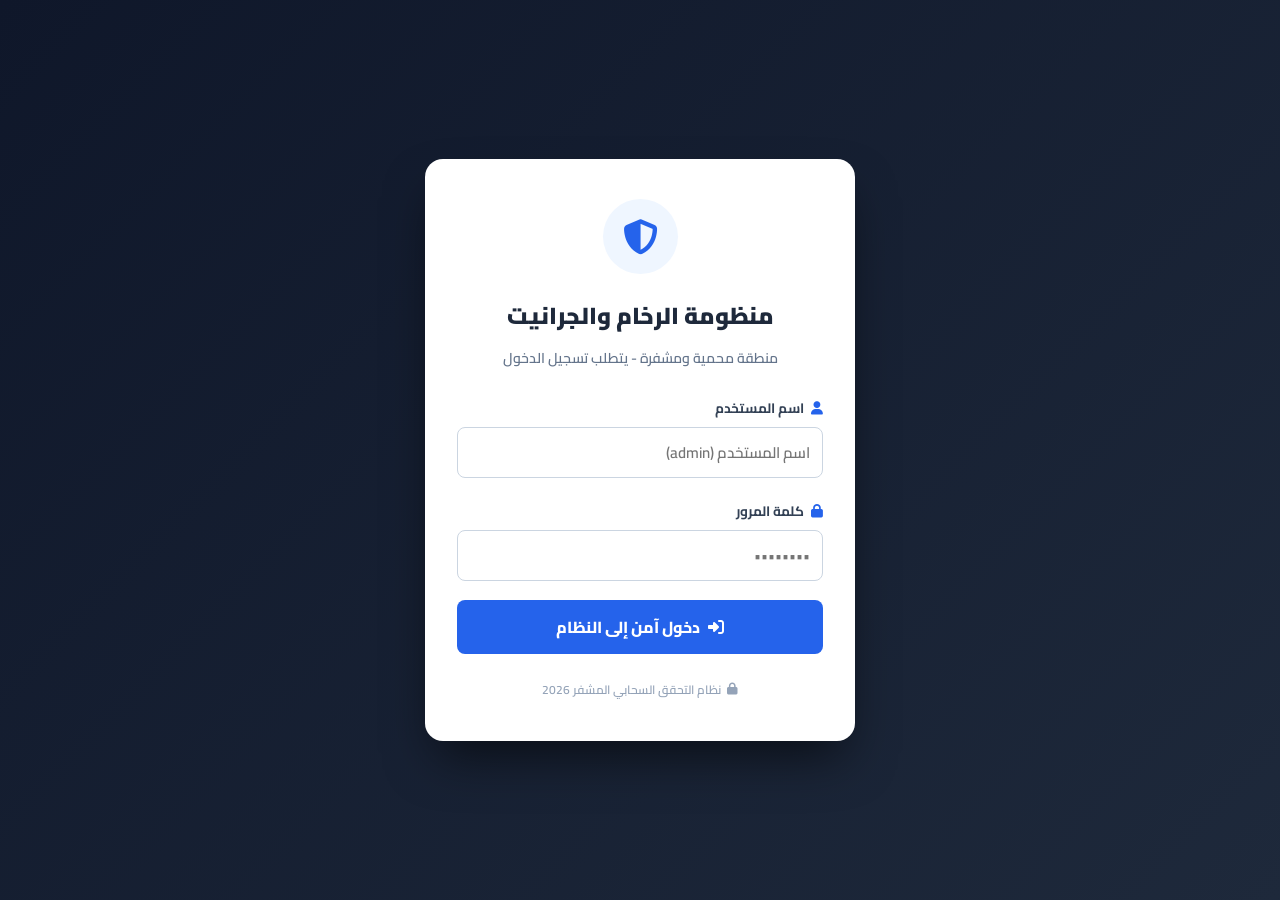
==== static/index.html @ 2d826162 "Completely remove prices, partners, and factories markup and modals" ====
<!DOCTYPE html>
<html lang="ar" dir="rtl">
<head>
    <meta charset="UTF-8">
    <meta name="viewport" content="width=device-width, initial-scale=1.0">
    <title>نظام إدارة وفواتير ومستودع ملفات الرخام والجرانيت | خالي أحمد جلال</title>
    <link rel="stylesheet" href="/static/style.css">
    <link rel="stylesheet" href="https://cdnjs.cloudflare.com/ajax/libs/font-awesome/6.4.0/css/all.min.css">
    <style>
        .free-row td {
            background-color: #fef9c3 !important;
        }
        .btn-whatsapp {
            background: #25d366 !important;
            color: #fff !important;
            font-weight: 800;
        }
        .btn-whatsapp:hover {
            background: #1eb854 !important;
        }
        .gallery-item {
            display: inline-block;
            margin: 6px;
            padding: 6px;
            border: 1px solid #cbd5e1;
            border-radius: 8px;
            background: #fff;
            text-align: center;
        }
        .gallery-item img {
            width: 140px;
            height: 110px;
            object-fit: cover;
            border-radius: 6px;
            display: block;
        }
    </style>
</head>
<body>

    <!-- ================= FULLSCREEN SECURITY LOCK SCREEN ================= -->
    <div id="login-overlay" style="display:flex; position:fixed; top:0; left:0; width:100vw; height:100vh; background:linear-gradient(135deg, #0f172a 0%, #1e293b 100%); z-index:999999; justify-content:center; align-items:center; padding:1.25rem; font-family:'Cairo', sans-serif;">
        <div style="background:#ffffff; border-radius:18px; padding:2.5rem 2rem; width:100%; max-width:430px; box-shadow:0 25px 50px -12px rgba(0,0,0,0.6); text-align:center;">
            <div style="background:#eff6ff; width:75px; height:75px; border-radius:50%; display:flex; align-items:center; justify-content:center; margin:0 auto 1.25rem auto;">
                <i class="fa-solid fa-shield-halved" style="font-size:2.2rem; color:#2563eb;"></i>
            </div>
            <h2 style="font-size:1.45rem; font-weight:900; color:#1e293b; margin:0 0 0.5rem 0;">منظومة الرخام والجرانيت</h2>
            <p style="font-size:0.88rem; color:#64748b; margin:0 0 1.5rem 0; font-weight:600;">منطقة محمية ومشفرة - يتطلب تسجيل الدخول</p>

            <form id="login-form" onsubmit="handleLoginSubmit(event)" style="text-align:right;">
                <div style="margin-bottom:1.2rem;">
                    <label style="display:block; font-size:0.85rem; font-weight:700; color:#334155; margin-bottom:6px;">
                        <i class="fa-solid fa-user" style="color:#2563eb; margin-left:4px;"></i> اسم المستخدم
                    </label>
                    <input type="text" id="login-username" class="form-control" placeholder="اسم المستخدم (admin)" required autocomplete="username" style="width:100%; padding:10px 12px; font-size:0.95rem; border:1px solid #cbd5e1; border-radius:8px;">
                </div>

                <div style="margin-bottom:1.2rem;">
                    <label style="display:block; font-size:0.85rem; font-weight:700; color:#334155; margin-bottom:6px;">
                        <i class="fa-solid fa-lock" style="color:#2563eb; margin-left:4px;"></i> كلمة المرور
                    </label>
                    <input type="password" id="login-password" class="form-control" placeholder="••••••••" required autocomplete="current-password" style="width:100%; padding:10px 12px; font-size:0.95rem; border:1px solid #cbd5e1; border-radius:8px;">
                </div>

                <div id="login-error-msg" style="display:none; background:#fee2e2; color:#b91c1c; padding:8px 12px; border-radius:6px; font-size:0.85rem; font-weight:700; margin-bottom:1.2rem; text-align:center;">
                    اسم المستخدم أو كلمة المرور غير صحيحة!
                </div>

                <button type="submit" id="login-submit-btn" class="btn btn-primary" style="width:100%; padding:12px; font-size:1rem; font-weight:800; border-radius:8px; display:flex; justify-content:center; align-items:center; gap:8px;">
                    <i class="fa-solid fa-right-to-bracket"></i> دخول آمن إلى النظام
                </button>
            </form>

            <div style="margin-top:1.5rem; font-size:0.75rem; color:#94a3b8; font-weight:600; display:flex; align-items:center; justify-content:center; gap:6px;">
                <i class="fa-solid fa-lock"></i> نظام التحقق السحابي المشفر 2026
            </div>
        </div>
    </div>

    <!-- ================= MAIN APP WRAPPER (LOCKED UNTIL LOGIN) ================= -->
    <div id="app-wrapper" style="display:none;">


    <!-- Datalists for Autocomplete -->
    <datalist id="materials-datalist"></datalist>
    <datalist id="clients-datalist"></datalist>

    <!-- Navigation Header -->
    <header class="navbar">
        <div class="navbar-content">
            <div class="brand-title">
                <i class="fa-solid fa-gem" style="color: #f59e0b;"></i>
                <span>نظام فواتير ومستودع ملفات الرخام والجرانيت</span>
                <span class="brand-badge">خالي أحمد جلال 2026</span>
            </div>
            <nav class="nav-tabs">
                <button class="nav-tab-btn active" data-tab="dashboard-pane">
                    <i class="fa-solid fa-chart-pie"></i> لوحة التحكم
                </button>
                <button class="nav-tab-btn" data-tab="new-invoice-pane">
                    <i class="fa-solid fa-file-invoice"></i> الفاتورة (الاسطنبة الرسمية)
                </button>
                <button class="nav-tab-btn" data-tab="archive-pane">
                    <i class="fa-solid fa-folder-open"></i> أرشيف الفواتير
                </button>
                <button class="nav-tab-btn" data-tab="clients-pane">
                    <i class="fa-solid fa-users"></i> حسابات العملاء
                </button>
                <button class="nav-tab-btn" data-tab="repository-pane">
                    <i class="fa-solid fa-boxes-stacked"></i> مستودع الملفات والشغل
                </button>

            </nav>
            <div style="display:flex; align-items:center; gap:0.75rem; margin-right:auto;">
                <span class="badge" style="background:#e0f2fe; color:#0369a1; font-weight:800; padding:5px 12px; border-radius:12px; font-size:0.82rem;">
                    <i class="fa-solid fa-user-shield"></i> <span id="nav-username">admin</span>
                </span>
                <button class="btn btn-outline" onclick="handleLogout()" style="background:#fee2e2; color:#991b1b; border:1px solid #f87171; font-size:0.82rem; font-weight:800; padding:5px 12px; border-radius:8px; cursor:pointer;" title="تسجيل الخروج الآمن (مهم لو في سايبر أو جهاز مشترك)">
                    <i class="fa-solid fa-arrow-right-from-bracket"></i> خروج آمن
                </button>
            </div>
        </div>
    </header>

    <main class="main-wrapper">

        <!-- ==================== 1. DASHBOARD PANE ==================== -->
        <section id="dashboard-pane" class="tab-pane">
            <div class="stats-grid">
                <div class="stat-card blue">
                    <div class="stat-info">
                        <h4>إجمالي المبيعات والفواتير</h4>
                        <div class="stat-val" id="stat-sales">0 ج.م</div>
                        <div class="stat-sub">فواتير التوريدات والتصدير</div>
                    </div>
                    <div class="stat-icon"><i class="fa-solid fa-money-bill-wave" style="color:#3b82f6;"></i></div>
                </div>

                <div class="stat-card red">
                    <div class="stat-info">
                        <h4>المتبقي والديون لنا عند العملاء</h4>
                        <div class="stat-val" id="stat-receivables" style="color:#dc2626;">0 ج.م</div>
                        <div class="stat-sub">مستحقات واجبة التحصيل</div>
                    </div>
                    <div class="stat-icon"><i class="fa-solid fa-scale-unbalanced" style="color:#ef4444;"></i></div>
                </div>

                <div class="stat-card green">
                    <div class="stat-info">
                        <h4>إجمالي التحصيلات النقدية</h4>
                        <div class="stat-val" id="stat-paid" style="color:#16a34a;">0 ج.م</div>
                        <div class="stat-sub">سداد كاش وتحويلات ودينار</div>
                    </div>
                    <div class="stat-icon"><i class="fa-solid fa-circle-check" style="color:#10b981;"></i></div>
                </div>

                <div class="stat-card amber">
                    <div class="stat-info">
                        <h4>إجمالي كمية المسطحات</h4>
                        <div class="stat-val" id="stat-area">0 م٢</div>
                        <div class="stat-sub">مسطحات تم توريدها وتحميلها</div>
                    </div>
                    <div class="stat-icon"><i class="fa-solid fa-ruler-combined" style="color:#f59e0b;"></i></div>
                </div>

                <div class="stat-card purple">
                    <div class="stat-info">
                        <h4>إجمالي عدد القطع</h4>
                        <div class="stat-val" id="stat-pieces">0 قطعة</div>
                        <div class="stat-sub">طاولات وترابيع وشرائح</div>
                    </div>
                    <div class="stat-icon"><i class="fa-solid fa-cubes" style="color:#8b5cf6;"></i></div>
                </div>

                <div class="stat-card blue">
                    <div class="stat-info">
                        <h4>مصاريف الشغل والأوناش</h4>
                        <div class="stat-val" id="stat-expenses">0 ج.م</div>
                        <div class="stat-sub">نقل وونش وإكراميات وتعتيق</div>
                    </div>
                    <div class="stat-icon"><i class="fa-solid fa-truck-ramp-box" style="color:#6366f1;"></i></div>
                </div>
            </div>

            <!-- ==================== THE BIG FOUR MASTER ACCOUNTS ==================== -->
            <div class="card-box" style="margin-bottom: 1.5rem; background:#f8fafc; border: 2px solid #3b82f6; border-radius:12px; padding:1.25rem;">
                <div style="display:flex; justify-content:space-between; align-items:center; margin-bottom:1rem; flex-wrap:wrap; gap:0.5rem;">
                    <div>
                        <h3 style="font-weight:900; color:#1e3a8a; font-size:1.3rem; margin:0 0 4px 0;">
                            <i class="fa-solid fa-crown" style="color:#eab308;"></i> بوابة الحسابات وملفات الشغل الرئيسية (الأربعة الكبار)
                        </h3>
                        <span style="font-size:0.88rem; color:#64748b; font-weight:600;">الحسابات الأساسية التي طلبتها في الواجهة الرئيسية - وباقي العملاء متاحون بالقوائم في أي وقت</span>
                    </div>
                    <span class="badge badge-blue" style="font-size:0.85rem; padding:6px 12px; font-weight:800;">النسخة المطورة 2026</span>
                </div>

                <div style="display:grid; grid-template-columns: repeat(auto-fit, minmax(260px, 1fr)); gap:1rem;">
                    <!-- 1. الحاج صلاح -->
                    <div style="background: linear-gradient(135deg, #1e3a8a, #2563eb); color:#fff; border-radius:10px; padding:1.2rem; box-shadow:0 4px 6px rgba(0,0,0,0.1);">
                        <div style="display:flex; justify-content:space-between; align-items:center;">
                            <span style="background:#fef08a; color:#854d0e; font-size:0.75rem; font-weight:800; padding:2px 8px; border-radius:12px;">عميل رئيسي</span>
                            <i class="fa-solid fa-crown" style="color:#fde047;"></i>
                        </div>
                        <h4 style="margin:10px 0 4px 0; font-size:1.2rem; font-weight:900;">ملف الحاج صلاح</h4>
                        <p style="font-size:0.82rem; opacity:0.9; margin-bottom:12px;">7 فواتير نشطة معتمدة وسجل واصل والمتبقي</p>
                        <div style="display:flex; flex-direction:column; gap:6px;">
                            <div style="display:flex; gap:6px;">
                                <button class="btn btn-warning" style="flex:1; padding:6px; font-size:0.82rem; font-weight:800;" onclick="showClientStatement('الحاج صلاح')">👁️ فتح الحساب</button>
                                <a href="/api/special-files/الحاج صلاح/download" class="btn btn-outline" style="background:#fff; color:#1e3a8a; padding:6px 8px; font-size:0.82rem; font-weight:800;" download>📥 إكسيل مطور</a>
                            </div>
                            <button class="btn btn-outline" style="background:rgba(255,255,255,0.15); color:#fff; border:1px solid rgba(255,255,255,0.4); padding:4px; font-size:0.8rem;" onclick="startNewInvoiceForClient('الحاج صلاح')">➕ عمل فاتورة جديدة له</button>
                        </div>
                    </div>

                    <!-- 2. أحمد رضا -->
                    <div style="background: linear-gradient(135deg, #0f766e, #0d9488); color:#fff; border-radius:10px; padding:1.2rem; box-shadow:0 4px 6px rgba(0,0,0,0.1);">
                        <div style="display:flex; justify-content:space-between; align-items:center;">
                            <span style="background:#ccfbf1; color:#0f766e; font-size:0.75rem; font-weight:800; padding:2px 8px; border-radius:12px;">عميل رئيسي</span>
                            <i class="fa-solid fa-gem" style="color:#a7f3d0;"></i>
                        </div>
                        <h4 style="margin:10px 0 4px 0; font-size:1.2rem; font-weight:900;">ملف أحمد رضا</h4>
                        <p style="font-size:0.82rem; opacity:0.9; margin-bottom:12px;">26 فاتورة مسجلة وصافي القديم ودفعات علي السيوفي</p>
                        <div style="display:flex; flex-direction:column; gap:6px;">
                            <div style="display:flex; gap:6px;">
                                <button class="btn btn-warning" style="flex:1; padding:6px; font-size:0.82rem; font-weight:800;" onclick="showClientStatement('أحمد رضا')">👁️ فتح الحساب</button>
                                <a href="/api/special-files/أحمد رضا/download" class="btn btn-outline" style="background:#fff; color:#0f766e; padding:6px 8px; font-size:0.82rem; font-weight:800;" download>📥 إكسيل مطور</a>
                            </div>
                            <button class="btn btn-outline" style="background:rgba(255,255,255,0.15); color:#fff; border:1px solid rgba(255,255,255,0.4); padding:4px; font-size:0.8rem;" onclick="startNewInvoiceForClient('أحمد رضا')">➕ عمل فاتورة جديدة له</button>
                        </div>
                    </div>

                    <!-- 3. أدهم -->
                    <div style="background: linear-gradient(135deg, #7c2d12, #c2410c); color:#fff; border-radius:10px; padding:1.2rem; box-shadow:0 4px 6px rgba(0,0,0,0.1);">
                        <div style="display:flex; justify-content:space-between; align-items:center;">
                            <span style="background:#ffedd5; color:#9a3412; font-size:0.75rem; font-weight:800; padding:2px 8px; border-radius:12px;">توريد وشحنات</span>
                            <i class="fa-solid fa-truck-fast" style="color:#fed7aa;"></i>
                        </div>
                        <h4 style="margin:10px 0 4px 0; font-size:1.2rem; font-weight:900;">ملف أدهم الشامل</h4>
                        <p style="font-size:0.82rem; opacity:0.9; margin-bottom:12px;">شحنات 1-9 وإجمالي أمتار الخامات وورشة عرب مساعد</p>
                        <div style="display:flex; flex-direction:column; gap:6px;">
                            <div style="display:flex; gap:6px;">
                                <button class="btn btn-warning" style="flex:1; padding:6px; font-size:0.82rem; font-weight:800;" onclick="showClientStatement('أدهم')">👁️ فتح الحساب</button>
                                <a href="/api/special-files/أدهم/download" class="btn btn-outline" style="background:#fff; color:#7c2d12; padding:6px 8px; font-size:0.82rem; font-weight:800;" download>📥 إكسيل مطور</a>
                            </div>
                            <button class="btn btn-outline" style="background:rgba(255,255,255,0.15); color:#fff; border:1px solid rgba(255,255,255,0.4); padding:4px; font-size:0.8rem;" onclick="startNewInvoiceForClient('أدهم')">➕ عمل فاتورة جديدة له</button>
                        </div>
                    </div>

                    <!-- 4. صديق جعفر -->
                    <div style="background: linear-gradient(135deg, #4c1d95, #6d28d9); color:#fff; border-radius:10px; padding:1.2rem; box-shadow:0 4px 6px rgba(0,0,0,0.1);">
                        <div style="display:flex; justify-content:space-between; align-items:center;">
                            <span style="background:#f3e8ff; color:#6b21a8; font-size:0.75rem; font-weight:800; padding:2px 8px; border-radius:12px;">عميل رئيسي</span>
                            <i class="fa-solid fa-scale-balanced" style="color:#d8b4fe;"></i>
                        </div>
                        <h4 style="margin:10px 0 4px 0; font-size:1.2rem; font-weight:900;">ملف صديق جعفر</h4>
                        <p style="font-size:0.82rem; opacity:0.9; margin-bottom:12px;">فواتير 1-5 وحساب قديم وإجمالي الدفعات الواصلة</p>
                        <div style="display:flex; flex-direction:column; gap:6px;">
                            <div style="display:flex; gap:6px;">
                                <button class="btn btn-warning" style="flex:1; padding:6px; font-size:0.82rem; font-weight:800;" onclick="showClientStatement('صديق جعفر')">👁️ فتح الحساب</button>
                                <a href="/api/special-files/صديق جعفر/download" class="btn btn-outline" style="background:#fff; color:#4c1d95; padding:6px 8px; font-size:0.82rem; font-weight:800;" download>📥 إكسيل مطور</a>
                            </div>
                            <button class="btn btn-outline" style="background:rgba(255,255,255,0.15); color:#fff; border:1px solid rgba(255,255,255,0.4); padding:4px; font-size:0.8rem;" onclick="startNewInvoiceForClient('صديق جعفر')">➕ عمل فاتورة جديدة له</button>
                        </div>
                    </div>
                </div>
            </div>

            <div style="display: grid; grid-template-columns: 1fr 1fr; gap: 1.5rem;">
                <div class="card-box">
                    <div class="box-header">
                        <div class="box-title"><i class="fa-solid fa-clock-rotate-left"></i> أحدث الفواتير المسجلة</div>
                        <button class="btn btn-outline" onclick="document.querySelector('[data-tab=\'archive-pane\']').click()">عرض الكل</button>
                    </div>
                    <table class="data-table">
                        <thead>
                            <tr>
                                <th>رقم الفاتورة</th>
                                <th>التاريخ</th>
                                <th>العميل</th>
                                <th>الكمية</th>
                                <th>الإجمالي</th>
                                <th>إجراءات</th>
                            </tr>
                        </thead>
                        <tbody id="recent-invoices-tbody"></tbody>
                    </table>
                </div>

                <div class="card-box">
                    <div class="box-header">
                        <div class="box-title"><i class="fa-solid fa-fire"></i> أكثر الخامات مبيعاً وتوريداً</div>
                    </div>
                    <table class="data-table">
                        <thead>
                            <tr>
                                <th>اسم الخامة</th>
                                <th>عدد القطع</th>
                                <th>إجمالي المسطح</th>
                                <th>إجمالي القيمة</th>
                            </tr>
                        </thead>
                        <tbody id="top-materials-tbody"></tbody>
                    </table>
                </div>
            </div>
        </section>


        <!-- ==================== 2. NEW INVOICE PANE (الاسطنبة المطابقة 100%) ==================== -->
        <section id="new-invoice-pane" class="tab-pane" style="display:none;">
            
            <div class="card-box no-print" style="margin-bottom:1rem; padding: 1rem;">
                <div style="display:flex; justify-content:space-between; align-items:center; flex-wrap:wrap; gap:0.5rem;">
                    <div style="display:flex; gap:0.5rem; align-items:center;">
                        <span style="font-weight:800; font-size:1.15rem; color:#1e3a8a;">
                            <i class="fa-solid fa-stamp"></i> اسطنبة الفاتورة الرسمية (شغل الجرارات والتحميل والتصدير)
                        </span>
                    </div>
                    <div style="display:flex; gap:0.5rem; flex-wrap:wrap;">
                        <button type="button" class="btn btn-amber" onclick="openSmartOrderModal()">
                            <i class="fa-solid fa-wand-magic-sparkles"></i> 🤖 كتابة أمر سريع
                        </button>
                        <button type="button" class="btn btn-primary" onclick="addRowToInvoice()">
                            <i class="fa-solid fa-plus"></i> إضافة سطر بند
                        </button>
                        <button type="button" id="btn-save-invoice" class="btn btn-success" onclick="saveCurrentInvoice()">
                            <i class="fa-solid fa-floppy-disk"></i> حفظ الفاتورة في النظام
                        </button>
                        <button type="button" id="btn-send-whatsapp" class="btn btn-whatsapp" style="display:none;" onclick="shareInvoiceWhatsApp()">
                            <i class="fa-brands fa-whatsapp"></i> إرسال واتساب للعميل
                        </button>
                        <button type="button" id="btn-attach-photos" class="btn btn-primary" style="display:none; background:#7c3aed;" onclick="openAttachPhotosModal()">
                            <i class="fa-solid fa-camera"></i> 📷 إرفاق صور البضاعة / الإيصالات
                        </button>
                        <button type="button" id="btn-export-excel-current" class="btn btn-success" style="display:none;" onclick="exportCurrentInvoiceExcel()">
                            <i class="fa-solid fa-file-excel"></i> 📥 تصدير إكسيل
                        </button>
                        <button type="button" id="btn-export-pdf-current" class="btn btn-danger" style="display:none; background:#dc2626; color:#fff;" onclick="exportCurrentInvoicePDF()">
                            <i class="fa-solid fa-file-pdf"></i> 📄 تصدير PDF منسق
                        </button>
                        <button type="button" class="btn btn-outline" onclick="window.print()">
                            <i class="fa-solid fa-print"></i> طباعة A4
                        </button>
                        <button type="button" class="btn btn-amber" onclick="prefillSampleInvoice()">
                            <i class="fa-solid fa-bolt"></i> ⚡ نموذج تجربة
                        </button>
                        <button type="button" class="btn btn-danger" onclick="clearInvoiceForm()">
                            <i class="fa-solid fa-plus-circle"></i> فاتورة جديدة
                        </button>
                    </div>
                </div>
            </div>

            <!-- The Official Invoice Sheet View -->
            <div class="invoice-sheet-container" id="printable-invoice-sheet">
                
                <!-- Metadata Yellow Header Table -->
                <table class="invoice-top-meta-table">
                    <tr>
                        <td style="width: 2%;"></td>
                        <td class="cell-yellow">التاريخ</td>
                        <td style="width: 18%;"><input type="date" id="meta-inv-date" class="meta-input"></td>
                        <td class="cell-yellow">العميل</td>
                        <td style="width: 28%;"><input type="text" list="clients-datalist" id="meta-client-name" class="meta-input" placeholder="اسم العميل (يمكنك اختيار أي عميل أو كتابة جديد)..."></td>
                        <td style="width: 2%;"></td>
                        <td class="cell-yellow">السائق</td>
                        <td style="width: 22%;"><input type="text" id="meta-driver-name" class="meta-input" placeholder="اسم السائق ورقم الهاتف..."></td>
                    </tr>
                    <tr>
                        <td style="width: 2%;"></td>
                        <td class="cell-yellow">رقم السيارة / الكونتر</td>
                        <td><input type="text" id="meta-car-no" class="meta-input" placeholder="رقم السيارة..."></td>
                        <td class="cell-yellow">مكان التحميل</td>
                        <td><input type="text" id="meta-loading-place" class="meta-input" placeholder="مكان التحميل / المصنع..."></td>
                        <td style="width: 2%;"></td>
                        <td class="cell-yellow">المشرف</td>
                        <td><input type="text" id="meta-supervisor" class="meta-input" value="-"></td>
                    </tr>
                    <tr>
                        <td style="width: 2%;"></td>
                        <td class="cell-yellow">رقم الفاتوره</td>
                        <td><input type="text" id="meta-inv-no" class="meta-input" style="color:#b91c1c; font-weight:800;"></td>
                        <td class="cell-yellow">الدفعة المسددة</td>
                        <td><input type="number" id="meta-paid" class="meta-input" value="0" placeholder="المدفوع كاش..."></td>
                        <td style="width: 2%;"></td>
                        <td class="cell-yellow">خصم / تسوية</td>
                        <td><input type="number" id="meta-discount" class="meta-input" value="0"></td>
                    </tr>
                </table>

                <!-- Main Items Table -->
                <table class="invoice-grid-table">
                    <thead>
                        <tr>
                            <th style="width: 6%;">رقم<br>الطرد</th>
                            <th style="width: 6%;">رقم البلوك</th>
                            <th style="width: 24%;">نوع الخامه</th>
                            <th style="width: 6%;">عدد</th>
                            <th style="width: 6%;">طول</th>
                            <th style="width: 6%;">عرض</th>
                            <th style="width: 9%;">المسطح (م٢)</th>
                            <th style="width: 8%;">السعر</th>
                            <th style="width: 11%;">الإجمالي</th>
                            <th style="width: 6%;">فري</th>
                            <th style="width: 14%;">ملاحظات</th>
                            <th class="no-print" style="width: 2%;">حذف</th>
                        </tr>
                    </thead>
                    <tbody id="invoice-items-tbody">
                        <!-- Populated by app.js -->
                    </tbody>
                    <tfoot>
                        <!-- Exact Grand Total Row with Red Highlight -->
                        <tr class="row-tot-red">
                            <td colspan="3" style="text-align:center; font-size:1.1rem;">الإجمالي</td>
                            <td id="lbl-total-pieces" style="font-size:1.15rem;">0</td>
                            <td></td>
                            <td></td>
                            <td id="lbl-total-area" style="font-size:1.15rem;">0.000</td>
                            <td></td>
                            <td id="lbl-total-amount" style="font-size:1.2rem;">0.00</td>
                            <td></td>
                            <td></td>
                            <td class="no-print"></td>
                        </tr>
                    </tfoot>
                </table>

                <div class="form-group no-print" style="margin-top:0.75rem;">
                    <label>ملاحظات عامة على الفاتورة:</label>
                    <input type="text" id="meta-notes" class="form-control" placeholder="أي ملاحظات تخص الحمولة أو النولون أو الحساب القديم...">
                </div>

                <!-- Truck Summary Table (ملخص الجرار التلقائي) -->
                <div class="truck-summary-wrapper">
                    <div style="text-align: center;">
                        <span class="truck-summary-title">ملخص الجرار</span>
                    </div>
                    <table class="truck-table">
                        <thead>
                            <tr>
                                <th style="width: 40%;">الخامه و البيان</th>
                                <th style="width: 15%;">عدد الطاولات</th>
                                <th style="width: 15%;">كمية الأمتار</th>
                                <th style="width: 15%;">السعر</th>
                                <th style="width: 15%;">الإجمالي</th>
                            </tr>
                        </thead>
                        <tbody id="truck-summary-tbody">
                            <!-- Populated automatically -->
                        </tbody>
                        <tfoot>
                            <tr class="truck-total-row">
                                <td>الإجمالي</td>
                                <td id="sum-tot-qty">0</td>
                                <td id="sum-tot-area">0.000</td>
                                <td>-</td>
                                <td id="sum-tot-amount">0.00</td>
                            </tr>
                        </tfoot>
                    </table>
                </div>

                <!-- Attached Photos Gallery for this Invoice -->
                <div id="invoice-attachments-section" style="display:none; margin-top:2rem; border-top:1px solid #cbd5e1; padding-top:1rem;">
                    <h4 style="font-weight:800; color:#1e3a8a; margin-bottom:0.75rem;"><i class="fa-solid fa-images"></i> صور ومرفقات الفاتورة والبضاعة:</h4>
                    <div id="invoice-attachments-gallery"></div>
                </div>

<!-- Signatures omitted as requested -->
            </div>

        </section>


        <!-- ==================== 3. INVOICES ARCHIVE PANE (مع إمكانية التعديل في أي وقت) ==================== -->
        <section id="archive-pane" class="tab-pane" style="display:none;">
            <div class="card-box">
                <div class="box-header">
                    <div class="box-title"><i class="fa-solid fa-box-archive"></i> أرشيف وسجل الفواتير (اضغط على "تعديل" لتعديل أي فاتورة في أي وقت)</div>
                    <div style="display:flex; gap:0.5rem;">
                        <input type="text" id="archive-search" class="form-control" style="width:250px;" placeholder="بحث برقم الفاتورة أو العميل..." oninput="loadInvoicesArchive()">
                        <button class="btn btn-primary" onclick="loadInvoicesArchive()"><i class="fa-solid fa-magnifying-glass"></i> بحث</button>
                    </div>
                </div>
                
                <!-- Quick Filter Buttons (Newest first, single click) -->
                <div style="display:flex; gap:0.5rem; flex-wrap:wrap; margin-bottom:1rem; padding:0.5rem 0; border-bottom:1px solid #e2e8f0;">
                    <button class="btn btn-outline" style="padding:5px 14px; font-size:0.85rem; font-weight:800;" onclick="filterArchiveByClient('')">🌟 جميع الفواتير</button>
                    <button class="btn btn-outline" style="padding:5px 14px; font-size:0.85rem; font-weight:800; background:#fef08a; color:#854d0e; border-color:#eab308;" onclick="filterArchiveByClient('الحاج صلاح')">👑 الحاج صلاح</button>
                    <button class="btn btn-outline" style="padding:5px 14px; font-size:0.85rem; font-weight:800; background:#ccfbf1; color:#0f766e; border-color:#14b8a6;" onclick="filterArchiveByClient('أحمد رضا')">📄 أحمد رضا</button>
                    <button class="btn btn-outline" style="padding:5px 14px; font-size:0.85rem; font-weight:800; background:#f3e8ff; color:#6b21a8; border-color:#a855f7;" onclick="filterArchiveByClient('أدهم')">💼 ملف أدهم</button>
                    <button class="btn btn-outline" style="padding:5px 14px; font-size:0.85rem; font-weight:800; background:#ffedd5; color:#9a3412; border-color:#f97316;" onclick="filterArchiveByClient('صديق جعفر')">🤝 صديق جعفر</button>
                </div>
                <table class="data-table">
                    <thead>
                        <tr>
                            <th>رقم الفاتورة</th>
                            <th>التاريخ</th>
                            <th>العميل</th>
                            <th>السائق والسيارة</th>
                            <th>القطع</th>
                            <th>المسطح</th>
                            <th>الإجمالي</th>
                            <th>المدفوع</th>
                            <th>المتبقي</th>
                            <th>إجراءات الفاتورة</th>
                        </tr>
                    </thead>
                    <tbody id="archive-tbody"></tbody>
                </table>
            </div>
        </section>


        <!-- ==================== 4. CLIENTS & LEDGER PANE ==================== -->
        <section id="clients-pane" class="tab-pane" style="display:none;">
            <div class="card-box">
                <div class="box-header">
                    <div class="box-title"><i class="fa-solid fa-users"></i> دليل وحسابات العملاء (كشوف الحساب والديون)</div>
                    <div style="display:flex; gap:0.5rem; align-items:center;">
                        <select id="client-statement-select" class="form-control" style="width:320px;" onchange="showClientStatement(this.value)">
                            <option value="">-- اختر عميل لعرض كشف الحساب --</option>
                        </select>
                        <button class="btn btn-success" onclick="openAddPaymentModal()"><i class="fa-solid fa-hand-holding-dollar"></i> تسجيل دفعة جديدة</button>
                    </div>
                </div>

                <!-- VIP Master Cards for Salah, Reda, and Adham -->
                <div style="display:grid; grid-template-columns: repeat(auto-fit, minmax(280px, 1fr)); gap:1rem; margin-bottom:1.5rem;">
                    <div style="background: linear-gradient(135deg, #1e3a8a, #3b82f6); color:#fff; border-radius:12px; padding:1.25rem; box-shadow:0 4px 6px -1px rgba(0,0,0,0.1);">
                        <div style="display:flex; justify-content:space-between; align-items:center;">
                            <span style="background:#fef08a; color:#854d0e; font-size:0.75rem; font-weight:800; padding:3px 8px; border-radius:20px;">نسخة مطورة 2026</span>
                            <i class="fa-solid fa-crown" style="color:#fde047; font-size:1.2rem;"></i>
                        </div>
                        <h3 style="margin:8px 0 4px 0; font-size:1.25rem;">ملف الحاج صلاح الشامل</h3>
                        <p style="font-size:0.85rem; opacity:0.9; margin-bottom:12px;">7 فواتير نشطة معتمدة وسجل الدفعات والمتبقي</p>
                        <div style="display:flex; gap:6px;">
                            <button class="btn btn-warning" style="flex:1; padding:6px; font-size:0.85rem; font-weight:700;" onclick="showClientStatement('الحاج صلاح')">👁️ عرض السجل</button>
                            <a href="/api/special-files/الحاج صلاح/download" class="btn btn-outline" style="background:#fff; color:#1e3a8a; padding:6px 10px; font-size:0.85rem; font-weight:700;">📥 إكسيل مطور</a>
                        </div>
                    </div>

                    <div style="background: linear-gradient(135deg, #0f766e, #14b8a6); color:#fff; border-radius:12px; padding:1.25rem; box-shadow:0 4px 6px -1px rgba(0,0,0,0.1);">
                        <div style="display:flex; justify-content:space-between; align-items:center;">
                            <span style="background:#ccfbf1; color:#0f766e; font-size:0.75rem; font-weight:800; padding:3px 8px; border-radius:20px;">نسخة مطورة 2026</span>
                            <i class="fa-solid fa-gem" style="color:#a7f3d0; font-size:1.2rem;"></i>
                        </div>
                        <h3 style="margin:8px 0 4px 0; font-size:1.25rem;">ملف أحمد رضا الشامل</h3>
                        <p style="font-size:0.85rem; opacity:0.9; margin-bottom:12px;">26 فاتورة مسجلة بالأسماء الأصلية ودفعات واصل</p>
                        <div style="display:flex; gap:6px;">
                            <button class="btn btn-warning" style="flex:1; padding:6px; font-size:0.85rem; font-weight:700;" onclick="showClientStatement('أحمد رضا')">👁️ عرض السجل</button>
                            <a href="/api/special-files/أحمد رضا/download" class="btn btn-outline" style="background:#fff; color:#0f766e; padding:6px 10px; font-size:0.85rem; font-weight:700;">📥 إكسيل مطور</a>
                        </div>
                    </div>

                    <div style="background: linear-gradient(135deg, #7c2d12, #ea580c); color:#fff; border-radius:12px; padding:1.25rem; box-shadow:0 4px 6px -1px rgba(0,0,0,0.1);">
                        <div style="display:flex; justify-content:space-between; align-items:center;">
                            <span style="background:#ffedd5; color:#9a3412; font-size:0.75rem; font-weight:800; padding:3px 8px; border-radius:20px;">نسخة مطورة 2026</span>
                            <i class="fa-solid fa-truck-fast" style="color:#fed7aa; font-size:1.2rem;"></i>
                        </div>
                        <h3 style="margin:8px 0 4px 0; font-size:1.25rem;">ملف أدهم الشامل</h3>
                        <p style="font-size:0.85rem; opacity:0.9; margin-bottom:12px;">شحنات 1-9 ومستودع أمتار الخامات وورشة عرب مساعد</p>
                        <div style="display:flex; gap:6px;">
                            <button class="btn btn-warning" style="flex:1; padding:6px; font-size:0.85rem; font-weight:700;" onclick="showClientStatement('أدهم')">👁️ عرض السجل</button>
                            <a href="/api/special-files/أدهم/download" class="btn btn-outline" style="background:#fff; color:#7c2d12; padding:6px 10px; font-size:0.85rem; font-weight:700;">📥 إكسيل مطور</a>
                        </div>
                    </div>
                </div>

                <table class="data-table">
                    <thead>
                        <tr>
                            <th>اسم العميل</th>
                            <th>رقم الهاتف</th>
                            <th>العنوان</th>
                            <th>رصيد سابق</th>
                            <th>إجمالي المسحوبات</th>
                            <th>إجمالي المسدد</th>
                            <th>الرصيد الحالي المستحق</th>
                            <th>كشوف الحسابات</th>
                        </tr>
                    </thead>
                    <tbody id="clients-tbody"></tbody>
                </table>
            </div>
        </section>


        <!-- ==================== 5. REPOSITORY (مستودع الملفات والشغل الفعلي) ==================== -->
        <section id="repository-pane" class="tab-pane" style="display:none;">
            <div class="card-box">
                <div class="box-header">
                    <div class="box-title">
                        <i class="fa-solid fa-boxes-stacked" style="color:#2563eb;"></i>
                        مستودع ملفات الشغل الحالية (I:\خالي أحمد جلال)
                        <span class="brand-badge" id="repo-total-files">0 ملف</span>
                        <span class="brand-badge" id="repo-total-folders" style="background:#3b82f6; color:#fff;">0 مجلد</span>
                    </div>
                    <div style="display:flex; gap:0.5rem;">
                        <input type="text" id="repo-search-input" class="form-control" style="width:250px;" placeholder="بحث في المستودع..." oninput="filterRepoFiles()">
                        <button class="btn btn-outline" onclick="loadRepository()"><i class="fa-solid fa-rotate"></i> تحديث المستودع</button>
                    </div>
                </div>

                <!-- Folder Selector Pills -->
                <div style="margin-bottom:1.25rem;">
                    <div style="font-size:0.85rem; font-weight:700; color:#475569; margin-bottom:6px;">اختر مجلد العميل أو الشغل:</div>
                    <div id="repo-folder-pills" style="display:flex; flex-wrap:wrap; gap:4px;"></div>
                </div>

                <!-- Files Table -->
                <table class="data-table">
                    <thead>
                        <tr>
                            <th>اسم الملف في المستودع</th>
                            <th>النوع</th>
                            <th>الحجم</th>
                            <th>تاريخ التعديل</th>
                            <th>إجراءات المستودع</th>
                        </tr>
                    </thead>
                    <tbody id="repo-files-tbody"></tbody>
                </table>
            </div>
        </section>


        <!-- ==================== 6. PRICES & MATERIALS MANAGEMENT PANE ==================== -->
        </main>

    <!-- ==================== MODALS ==================== -->

    <!-- Repo Preview Modal (معاينة ملفات المستودع إكسيل و PDF) -->
    <div id="repo-preview-modal" class="modal-overlay" style="display:none;">
        <div class="modal-box" style="max-width:950px;">
            <div class="modal-header">
                <h3 id="preview-modal-title" style="font-weight:800; color:#1e3a8a;">معاينة ملف المستودع</h3>
                <button class="btn btn-outline" onclick="closeModals()">✕</button>
            </div>
            <div id="preview-modal-content"></div>
            <div style="margin-top:1.25rem; text-align:left;">
                <button class="btn btn-primary" onclick="closeModals()">إغلاق المعاينة</button>
            </div>
        </div>
    </div>

    <!-- Smart Order Text Parser Modal -->
    <div id="smart-order-modal" class="modal-overlay" style="display:none;">
        <div class="modal-box" style="max-width:700px;">
            <div class="modal-header">
                <h3 style="font-weight:800; color:#1e3a8a;"><i class="fa-solid fa-wand-magic-sparkles"></i> إدخال وتفكيك طلب سريع بالذكاء الاصطناعي</h3>
                <button class="btn btn-outline" onclick="closeModals()">✕</button>
            </div>
            <p style="font-size:0.9rem; color:#64748b; margin-bottom:0.75rem;">
                انسخ أو اكتب أو أملِ تفاصيل الحمولة والبنود بأي صيغة عامية أو مختصرة، وسيقوم النظام بتفكيكها إلى أسطر الفاتورة والمقاسات والأسعار والفري آلياً:
            </p>
            <div class="form-group">
                <textarea id="smart-order-input" class="form-control" rows="6" placeholder="مثال:
45 طاولة جندولا 2 سم مقاس 3.20 في 0.80 بسعر 355
23 طاولة جندولا 3.20 في 0.75 بسعر 345
2 طاولة جندولا 2.50 في 0.80 فري
53 طاولة حلايب 2 سم 3.15 في 0.70 بسعر 450"></textarea>
            </div>
            <div style="text-align:left; margin-top:1.25rem;">
                <button class="btn btn-outline" onclick="closeModals()">إلغاء</button>
                <button class="btn btn-primary" onclick="processSmartOrderText()"><i class="fa-solid fa-bolt"></i> تفكيك وإدراج في الفاتورة فوراً</button>
            </div>
        </div>
    </div>

    <!-- Attach Photos Modal -->
    <div id="attach-modal" class="modal-overlay" style="display:none;">
        <div class="modal-box">
            <div class="modal-header">
                <h3 style="font-weight:800;"><i class="fa-solid fa-camera"></i> إرفاق صورة للفاتورة / البضاعة / الإيصال</h3>
                <button class="btn btn-outline" onclick="closeModals()">✕</button>
            </div>
            <div id="attach-inv-id-lbl" style="font-weight:700; color:#1e3a8a; margin-bottom:1rem;"></div>
            <div class="form-group">
                <label>اختر الصورة (صورة البلوكات / الحمولة / وصل أمانة / شيك):</label>
                <input type="file" id="attach-file-input" class="form-control" accept="image/*">
            </div>
            <div class="form-group">
                <label>وصف / تعليق على الصورة:</label>
                <input type="text" id="attach-caption-input" class="form-control" placeholder="مثال: صورة الجرار بعد التعتيق / إيصال سداد كاش...">
            </div>
            <div style="text-align:left; margin-top:1.25rem;">
                <button class="btn btn-outline" onclick="closeModals()">إلغاء</button>
                <button class="btn btn-success" onclick="uploadInvoicePhoto()"><i class="fa-solid fa-upload"></i> رفع وحفظ الصورة</button>
            </div>
        </div>
    </div>

    <!-- Client Statement Modal -->
    <div id="client-statement-modal" class="modal-overlay" style="display:none;">
        <div class="modal-box" style="max-width:900px;">
            <div class="modal-header">
                <div style="display:flex; align-items:center; gap:1rem;">
                    <h3 id="stmt-client-title" style="font-weight:800; color:#1e3a8a; margin:0;">كشف حساب العميل</h3>
                    <a id="stmt-download-special-btn" href="#" class="btn btn-success" style="display:none; font-weight:700; padding:4px 12px; font-size:0.85rem;"><i class="fa-solid fa-file-excel"></i> 📥 تحميل النسخة المطورة 2026 (.xlsx)</a>
                </div>
                <button class="btn btn-outline" onclick="closeModals()">✕</button>
            </div>
            
            <div style="display:grid; grid-template-columns: repeat(3, 1fr); gap:1rem; margin-bottom:1.25rem;">
                <div style="background:#f1f5f9; padding:0.75rem; border-radius:8px; text-align:center;">
                    <div style="font-size:0.85rem; color:#64748b;">إجمالي المسحوبات (عليه)</div>
                    <div id="stmt-debit" style="font-size:1.2rem; font-weight:800; color:#b91c1c;">0 ج.م</div>
                </div>
                <div style="background:#f1f5f9; padding:0.75rem; border-radius:8px; text-align:center;">
                    <div style="font-size:0.85rem; color:#64748b;">إجمالي السدادات (له)</div>
                    <div id="stmt-credit" style="font-size:1.2rem; font-weight:800; color:#15803d;">0 ج.م</div>
                </div>
                <div style="background:#eff6ff; padding:0.75rem; border-radius:8px; text-align:center;">
                    <div style="font-size:0.85rem; color:#1e40af;">الرصيد الصافي المتبقي</div>
                    <div id="stmt-balance" style="font-size:1.2rem; font-weight:900; color:#1e3a8a;">0 ج.م</div>
                </div>
            </div>

            <table class="data-table" style="font-size:0.88rem;">
                <thead>
                    <tr>
                        <th>التاريخ</th>
                        <th>النوع</th>
                        <th>رقم المستند</th>
                        <th>البيان التفصيلي</th>
                        <th>مدين (عليه)</th>
                        <th>دائن (له)</th>
                        <th>الرصيد</th>
                    </tr>
                </thead>
                <tbody id="stmt-tbody"></tbody>
            </table>

            <div style="margin-top:1.5rem; text-align:left;">
                <button class="btn btn-outline" onclick="window.print()"><i class="fa-solid fa-print"></i> طباعة كشف الحساب</button>
                <button class="btn btn-primary" onclick="closeModals()">إغلاق</button>
            </div>
        </div>
    </div>

    <!-- Add Payment Modal -->
    <div id="payment-modal" class="modal-overlay" style="display:none;">
        <div class="modal-box">
            <div class="modal-header">
                <h3 style="font-weight:800;"><i class="fa-solid fa-hand-holding-dollar"></i> تسجيل دفعة جديدة من عميل</h3>
                <button class="btn btn-outline" onclick="closeModals()">✕</button>
            </div>
            <div class="form-group">
                <label>اسم العميل:</label>
                <input type="text" id="pay-client-name" list="clients-datalist" class="form-control">
            </div>
            <div class="form-group">
                <label>تاريخ السداد:</label>
                <input type="date" id="pay-date" class="form-control">
            </div>
            <div style="display:grid; grid-template-columns: 2fr 1fr 1fr; gap:0.75rem;">
                <div class="form-group">
                    <label>المبلغ:</label>
                    <input type="number" id="pay-amount" class="form-control" step="any">
                </div>
                <div class="form-group">
                    <label>العملة:</label>
                    <select id="pay-currency" class="form-control">
                        <option value="EGP">جنيه مصري (EGP)</option>
                        <option value="LYD">دينار ليبي (LYD)</option>
                        <option value="USD">دولار (USD)</option>
                    </select>
                </div>
                <div class="form-group">
                    <label>سعر الصرف:</label>
                    <input type="number" id="pay-rate" class="form-control" value="1" step="any">
                </div>
            </div>
            <div class="form-group">
                <label>طريقة الدفع:</label>
                <select id="pay-method" class="form-control">
                    <option value="نقداً">نقداً (كاش)</option>
                    <option value="تحويل بنكي">تحويل بنكي</option>
                    <option value="شيك">شيك مصرفي</option>
                    <option value="حوالة">حوالة خارجية</option>
                </select>
            </div>
            <div class="form-group">
                <label>ملاحظات:</label>
                <input type="text" id="pay-notes" class="form-control" placeholder="رقم الشيك أو تفاصيل التحويل...">
            </div>
            <div style="text-align:left; margin-top:1.25rem;">
                <button class="btn btn-outline" onclick="closeModals()">إلغاء</button>
                <button class="btn btn-success" onclick="submitPayment()">حفظ الدفعة</button>
            </div>
        </div>
    </div>

    <!-- Partner Expense Modal -->
    </div> <!-- End app-wrapper -->
    <script src="/static/app.js"></script>
</body>
</html>
---- static/style.css ----
@import url('https://fonts.googleapis.com/css2?family=Cairo:wght@400;500;600;700;800;900&family=Tajawal:wght@400;500;700;800&display=swap');

:root {
  --primary: #1e3a8a;
  --primary-light: #3b82f6;
  --primary-dark: #172554;
  --accent: #d97706;
  --success: #15803d;
  --danger: #b91c1c;
  --bg-slate: #f8fafc;
  --border-color: #cbd5e1;
  --excel-yellow: #ffff00;
  --excel-blue-hdr: #d9e1f2;
  --excel-green-hdr: #92d050;
  --excel-red-tot: #ffc7ce;
}

* {
  box-sizing: border-box;
  margin: 0;
  padding: 0;
  font-family: 'Cairo', 'Tajawal', sans-serif;
}

body {
  background-color: #f1f5f9;
  color: #1e293b;
  direction: rtl;
  min-height: 100vh;
}

/* Navbar */
.navbar {
  background: linear-gradient(135deg, #0f172a 0%, #1e293b 100%);
  color: #fff;
  padding: 1rem 2rem;
  box-shadow: 0 4px 12px rgba(0,0,0,0.15);
  position: sticky;
  top: 0;
  z-index: 50;
}
.navbar-content {
  max-width: 1600px;
  margin: 0 auto;
  display: flex;
  justify-content: space-between;
  align-items: center;
  flex-wrap: wrap;
  gap: 1rem;
}
.brand-title {
  display: flex;
  align-items: center;
  gap: 0.75rem;
  font-size: 1.4rem;
  font-weight: 800;
  letter-spacing: -0.5px;
}
.brand-badge {
  background: #f59e0b;
  color: #000;
  font-size: 0.75rem;
  padding: 0.2rem 0.6rem;
  border-radius: 999px;
  font-weight: 700;
}

/* Nav tabs */
.nav-tabs {
  display: flex;
  gap: 0.5rem;
  flex-wrap: wrap;
}
.nav-tab-btn {
  background: rgba(255,255,255,0.08);
  border: 1px solid rgba(255,255,255,0.12);
  color: #e2e8f0;
  padding: 0.55rem 1rem;
  border-radius: 8px;
  cursor: pointer;
  font-weight: 600;
  font-size: 0.95rem;
  transition: all 0.2s ease;
  display: flex;
  align-items: center;
  gap: 0.5rem;
}
.nav-tab-btn:hover {
  background: rgba(255,255,255,0.18);
  color: #fff;
}
.nav-tab-btn.active {
  background: #2563eb;
  border-color: #3b82f6;
  color: #fff;
  box-shadow: 0 4px 10px rgba(37,99,235,0.3);
}

/* Main Container */
.main-wrapper {
  max-width: 1600px;
  margin: 1.5rem auto;
  padding: 0 1.5rem 3rem 1.5rem;
}

/* Dashboard Cards */
.stats-grid {
  display: grid;
  grid-template-columns: repeat(auto-fit, minmax(230px, 1fr));
  gap: 1.25rem;
  margin-bottom: 2rem;
}
.stat-card {
  background: #fff;
  padding: 1.25rem;
  border-radius: 12px;
  box-shadow: 0 2px 6px rgba(0,0,0,0.04);
  border: 1px solid #e2e8f0;
  display: flex;
  align-items: center;
  justify-content: space-between;
  position: relative;
  overflow: hidden;
}
.stat-card::before {
  content: '';
  position: absolute;
  top: 0;
  right: 0;
  width: 5px;
  height: 100%;
}
.stat-card.blue::before { background: #3b82f6; }
.stat-card.green::before { background: #10b981; }
.stat-card.amber::before { background: #f59e0b; }
.stat-card.purple::before { background: #8b5cf6; }
.stat-card.red::before { background: #ef4444; }

.stat-info h4 {
  font-size: 0.88rem;
  color: #64748b;
  font-weight: 600;
  margin-bottom: 0.35rem;
}
.stat-info .stat-val {
  font-size: 1.6rem;
  font-weight: 800;
  color: #0f172a;
}
.stat-info .stat-sub {
  font-size: 0.8rem;
  color: #94a3b8;
  margin-top: 0.2rem;
}
.stat-icon {
  font-size: 2.2rem;
  opacity: 0.8;
}

/* Section Box */
.card-box {
  background: #fff;
  border-radius: 12px;
  border: 1px solid #e2e8f0;
  box-shadow: 0 2px 8px rgba(0,0,0,0.03);
  padding: 1.5rem;
  margin-bottom: 2rem;
}
.box-header {
  display: flex;
  justify-content: space-between;
  align-items: center;
  margin-bottom: 1.25rem;
  padding-bottom: 0.75rem;
  border-bottom: 2px solid #f1f5f9;
  flex-wrap: wrap;
  gap: 0.75rem;
}
.box-title {
  font-size: 1.25rem;
  font-weight: 800;
  color: #1e293b;
  display: flex;
  align-items: center;
  gap: 0.5rem;
}

/* Original Template Invoice View */
.invoice-sheet-container {
  background: #fff;
  border: 2px solid #94a3b8;
  padding: 1.5rem;
  box-shadow: 0 8px 24px rgba(0,0,0,0.08);
  border-radius: 8px;
  margin-bottom: 2rem;
  background-color: #fafbfc;
}
.invoice-top-meta-table {
  width: 100%;
  border-collapse: collapse;
  margin-bottom: 1.25rem;
}
.invoice-top-meta-table td, .invoice-top-meta-table th {
  border: 1px solid #475569;
  padding: 6px 10px;
  text-align: center;
  vertical-align: middle;
  font-weight: 700;
  font-size: 0.95rem;
}
.cell-yellow {
  background-color: #ffff00 !important;
  color: #000;
  font-weight: 800;
  width: 14%;
}
.meta-input {
  width: 100%;
  border: none;
  background: transparent;
  text-align: center;
  font-weight: 700;
  font-size: 1rem;
  outline: none;
}
.meta-input:focus {
  background: #eff6ff;
}

/* Items Grid */
.invoice-grid-table {
  width: 100%;
  border-collapse: collapse;
  margin-bottom: 1rem;
}
.invoice-grid-table th {
  background-color: #d9e1f2;
  color: #000;
  font-weight: 800;
  font-size: 0.95rem;
  border: 1px solid #475569;
  padding: 8px 6px;
  text-align: center;
}
.invoice-grid-table td {
  border: 1px solid #64748b;
  padding: 5px 4px;
  text-align: center;
  font-weight: 600;
  font-size: 0.92rem;
  background: #fff;
}
.grid-input {
  width: 100%;
  border: none;
  background: transparent;
  text-align: center;
  font-weight: 700;
  font-size: 0.95rem;
  outline: none;
  padding: 4px;
}
.grid-input:focus {
  background: #dbeafe;
}
.readonly-val {
  background: #f8fafc;
  color: #0f172a;
}
.row-tot-red td {
  background-color: #ffc7ce !important;
  color: #990000 !important;
  font-weight: 900 !important;
  font-size: 1.05rem !important;
}

/* Truck Summary Table */
.truck-summary-wrapper {
  margin-top: 2rem;
  border-top: 2px dashed #94a3b8;
  padding-top: 1.25rem;
}
.truck-summary-title {
  background: #ffff00;
  display: inline-block;
  padding: 6px 20px;
  border: 1px solid #334155;
  font-weight: 800;
  font-size: 1.05rem;
  margin-bottom: 0.75rem;
}
.truck-table {
  width: 70%;
  border-collapse: collapse;
  margin: 0 auto;
}
.truck-table th {
  background-color: #92d050;
  border: 1px solid #334155;
  padding: 8px;
  text-align: center;
  font-weight: 800;
  font-size: 0.95rem;
  color: #000;
}
.truck-table td {
  border: 1px solid #475569;
  padding: 6px;
  text-align: center;
  font-weight: 700;
  background: #fff;
}
.truck-table .truck-total-row td {
  background-color: #92d050;
  font-weight: 900;
  font-size: 1rem;
}

/* Buttons */
.btn {
  padding: 0.55rem 1.15rem;
  border-radius: 8px;
  font-weight: 700;
  font-size: 0.92rem;
  cursor: pointer;
  border: none;
  display: inline-flex;
  align-items: center;
  gap: 0.45rem;
  transition: all 0.2s;
  text-decoration: none;
}
.btn-primary { background: #2563eb; color: #fff; }
.btn-primary:hover { background: #1d4ed8; }
.btn-success { background: #16a34a; color: #fff; }
.btn-success:hover { background: #15803d; }
.btn-amber { background: #f59e0b; color: #000; }
.btn-amber:hover { background: #d97706; }
.btn-danger { background: #dc2626; color: #fff; }
.btn-danger:hover { background: #b91c1c; }
.btn-outline { background: #fff; border: 1px solid #cbd5e1; color: #334155; }
.btn-outline:hover { background: #f1f5f9; }

/* Tables in General */
.data-table {
  width: 100%;
  border-collapse: collapse;
  text-align: right;
}
.data-table th {
  background: #f8fafc;
  color: #475569;
  font-weight: 700;
  padding: 0.85rem;
  border-bottom: 2px solid #e2e8f0;
  font-size: 0.92rem;
}
.data-table td {
  padding: 0.85rem;
  border-bottom: 1px solid #e2e8f0;
  font-size: 0.92rem;
  font-weight: 600;
}
.data-table tr:hover td {
  background-color: #f8fafc;
}

/* Modals */
.modal-overlay {
  position: fixed;
  inset: 0;
  background: rgba(15,23,42,0.6);
  display: flex;
  align-items: center;
  justify-content: center;
  z-index: 100;
  backdrop-filter: blur(4px);
}
.modal-box {
  background: #fff;
  border-radius: 12px;
  width: 90%;
  max-width: 650px;
  max-height: 90vh;
  overflow-y: auto;
  padding: 1.75rem;
  box-shadow: 0 20px 25px -5px rgba(0,0,0,0.2);
}
.modal-header {
  display: flex;
  justify-content: space-between;
  align-items: center;
  margin-bottom: 1.25rem;
  padding-bottom: 0.75rem;
  border-bottom: 1px solid #e2e8f0;
}
.form-group {
  margin-bottom: 1rem;
}
.form-group label {
  display: block;
  font-weight: 700;
  font-size: 0.9rem;
  margin-bottom: 0.35rem;
  color: #334155;
}
.form-control {
  width: 100%;
  padding: 0.6rem 0.85rem;
  border: 1px solid #cbd5e1;
  border-radius: 8px;
  font-size: 0.95rem;
  font-weight: 600;
  outline: none;
}
.form-control:focus {
  border-color: #3b82f6;
  box-shadow: 0 0 0 3px rgba(59,130,246,0.15);
}

/* Print Specific */
@media print {
  body {
    background: #fff;
    color: #000;
    padding: 0;
    margin: 0;
  }
  .navbar, .btn, .no-print {
    display: none !important;
  }
  .main-wrapper {
    max-width: 100%;
    margin: 0;
    padding: 0;
  }
  .invoice-sheet-container {
    border: none;
    box-shadow: none;
    padding: 0;
  }
  .invoice-top-meta-table td, .invoice-top-meta-table th,
  .invoice-grid-table th, .invoice-grid-table td,
  .truck-table th, .truck-table td {
    -webkit-print-color-adjust: exact;
    print-color-adjust: exact;
  }
}
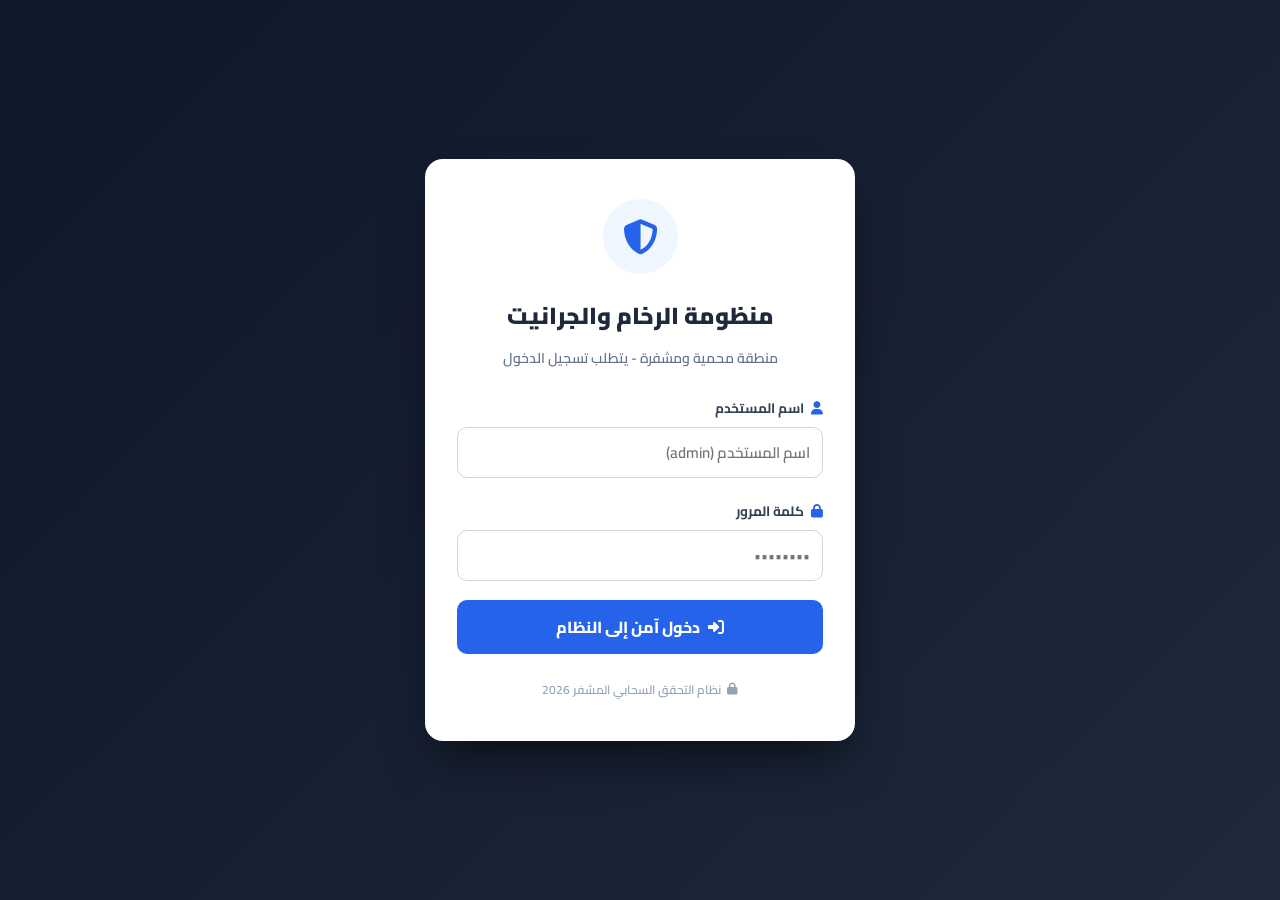
==== commit bbce2ac4: "Begin Haj Salah focused ERP overhaul" ====
--- a/static/index.html
+++ b/static/index.html
@@ -5,6 +5,7 @@
     <meta name="viewport" content="width=device-width, initial-scale=1.0">
     <title>نظام إدارة وفواتير ومستودع ملفات الرخام والجرانيت | خالي أحمد جلال</title>
     <link rel="stylesheet" href="/static/style.css">
+    <link rel="stylesheet" href="/static/overhaul.css?v=2">
     <link rel="stylesheet" href="https://cdnjs.cloudflare.com/ajax/libs/font-awesome/6.4.0/css/all.min.css">
     <style>
         .free-row td {
@@ -795,6 +796,6 @@
 
     <!-- Partner Expense Modal -->
     </div> <!-- End app-wrapper -->
-    <script src="/static/app.js"></script>
+    <script src="/static/app.js?v=overhaul-2"></script>
 </body>
 </html>
--- a/static/overhaul.css
+++ b/static/overhaul.css
@@ -0,0 +1,24 @@
+/* Haj Salah focused workspace: preserve legacy IDs/events while improving usability. */
+:root{--hs-ink:#132238;--hs-muted:#607087;--hs-primary:#125b72;--hs-primary-strong:#0b4154;--hs-bg:#f3f7f8;--hs-line:#dce6e9;--hs-card:#fff;--hs-shadow:0 12px 32px rgba(17,47,64,.08)}
+body{background:var(--hs-bg);color:var(--hs-ink)}
+#app-wrapper{max-width:1600px;margin:auto}
+.navbar{background:linear-gradient(110deg,#0d3445,#12647a);box-shadow:0 6px 22px rgba(12,44,60,.2)}
+.brand-title span,.brand-title .brand-badge{color:#fff!important}
+.nav-tabs{gap:.4rem}.nav-tab-btn{border-radius:12px!important;transition:all .18s ease}.nav-tab-btn.active,.nav-tab-btn:hover{background:#e3f4f6!important;color:var(--hs-primary-strong)!important}
+.main-wrapper{padding:1.3rem clamp(.75rem,2vw,2rem);max-width:1540px;margin:auto}
+.card-box,.stat-card,.modal-content{border:1px solid var(--hs-line)!important;border-radius:18px!important;box-shadow:var(--hs-shadow)!important;background:var(--hs-card)}
+.card-box{padding:clamp(1rem,2vw,1.7rem);margin-bottom:1.25rem}
+.box-header{gap:1rem;flex-wrap:wrap;margin-bottom:1rem}
+.box-title{font-size:1.12rem;color:var(--hs-primary-strong)}
+.stat-card{padding:1.2rem;min-height:115px}.stat-val{font-variant-numeric:tabular-nums;letter-spacing:.01em}
+.form-control{border:1px solid #cbd9df!important;border-radius:10px!important;min-height:42px;transition:border-color .15s,box-shadow .15s}
+.form-control:focus{border-color:#1683a0!important;box-shadow:0 0 0 3px rgba(22,131,160,.14)!important;outline:none}
+.btn{border-radius:10px!important;transition:transform .15s,box-shadow .15s}.btn:hover{transform:translateY(-1px);box-shadow:0 5px 12px #1234}
+.data-table{border-collapse:separate!important;border-spacing:0!important;width:100%;overflow:hidden;border:1px solid var(--hs-line);border-radius:12px}
+.data-table th{background:#e8f1f3!important;color:#244958!important;position:sticky;top:0;z-index:1}
+.data-table th,.data-table td{padding:.65rem .55rem!important;border-bottom:1px solid #e8eef0!important;vertical-align:middle}
+.data-table tbody tr:hover{background:#f0f8f9!important}
+#invoice-items-tbody input{min-width:62px}
+[dir="rtl"] .text-left{text-align:right!important}
+@media(max-width:900px){.navbar-content{align-items:flex-start;flex-direction:column}.nav-tabs{overflow-x:auto;width:100%;padding-bottom:.35rem}.nav-tab-btn{white-space:nowrap}.main-wrapper{padding:.8rem}.data-table{font-size:.78rem}.card-box{overflow-x:auto}}
+@media print{.navbar,.nav-tabs,.btn,.box-header button,#login-overlay{display:none!important}body{background:#fff!important}.card-box,.stat-card{box-shadow:none!important;border:1px solid #aaa!important}}
